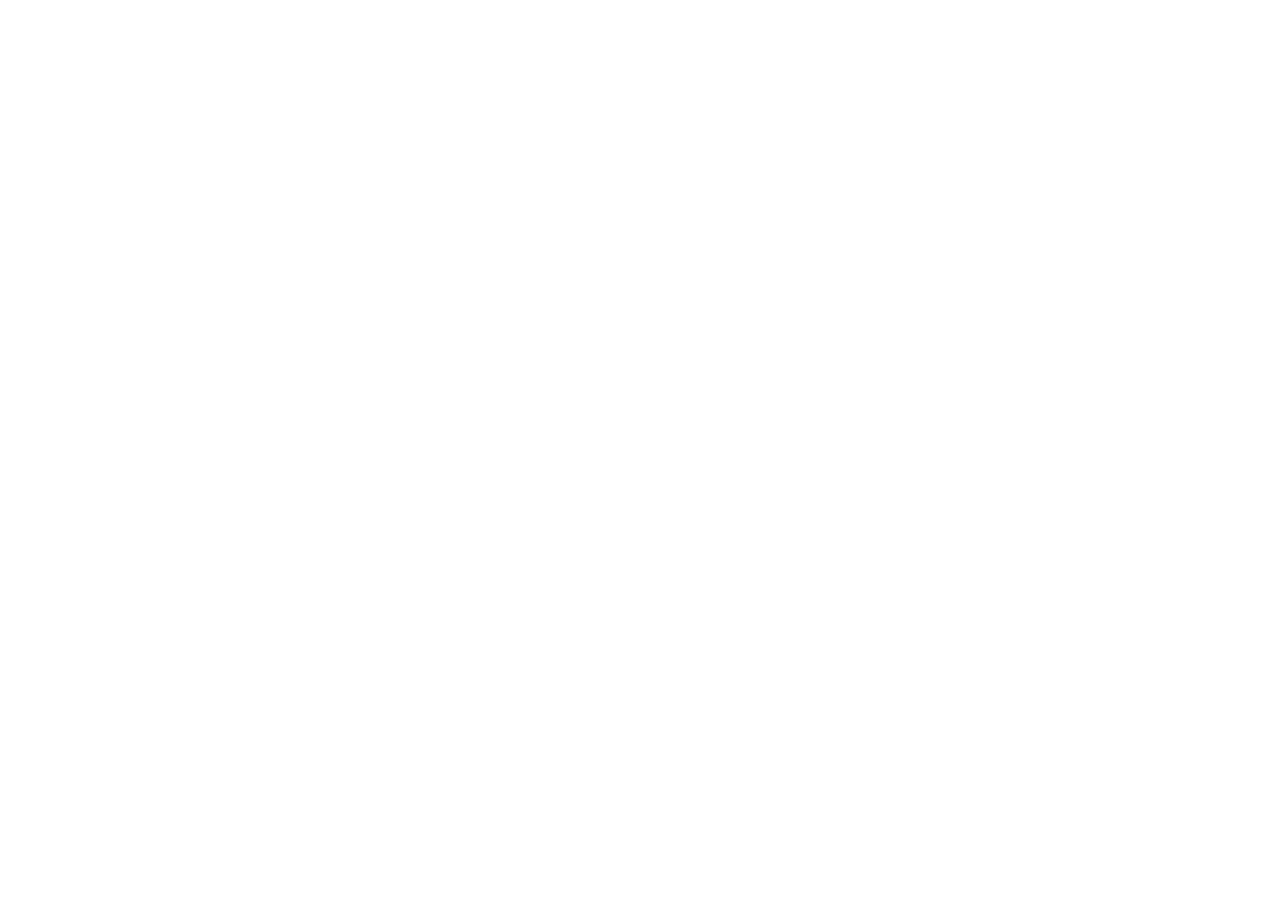
==== src/space_pirates.html @ fb509725 "Create space_pirates.html" ====
<!DOCTYPE html>
<html>
<head>
<meta charset="UTF-8">
<title>Space Pirates</title>
<link rel="stylesheet" type="text/css" href="space_pirates.css">
</head>

<body>
<h1>Space Pirates</h1>
<div align="center" id="map"></div>
<p id="message"></p>


</body>

<script type="text/javascript" src="space_pirates.js"></script>
</html>
---- src/space_pirates.css ----
@import url('https://fonts.googleapis.com/css?family=Montserrat:400,400i,500,500i,600,600i,700,700i&subset=latin-ext');

*
{
  color:#fff;
}

body
{
  margin: 0;
  padding: 0;
  text-align: center;
  background-image: url("../images/bg_2500x920px.jpg");
  font-family: 'Montserrat', sans-serif;
}

#map
{
  position:relative;
  width: 384px;
  height:384px;
  background-image: url("../images/background_384x384px.png");
      margin: 0 auto;
    text-align: left;
 }

 .cell
 {
   display: block;
   position: absolute;
   width: 64px;
   height: 64px;
 }
 
 p
 {
   width: 400px;
 }

h1
{
  font-size: 36pt;
}
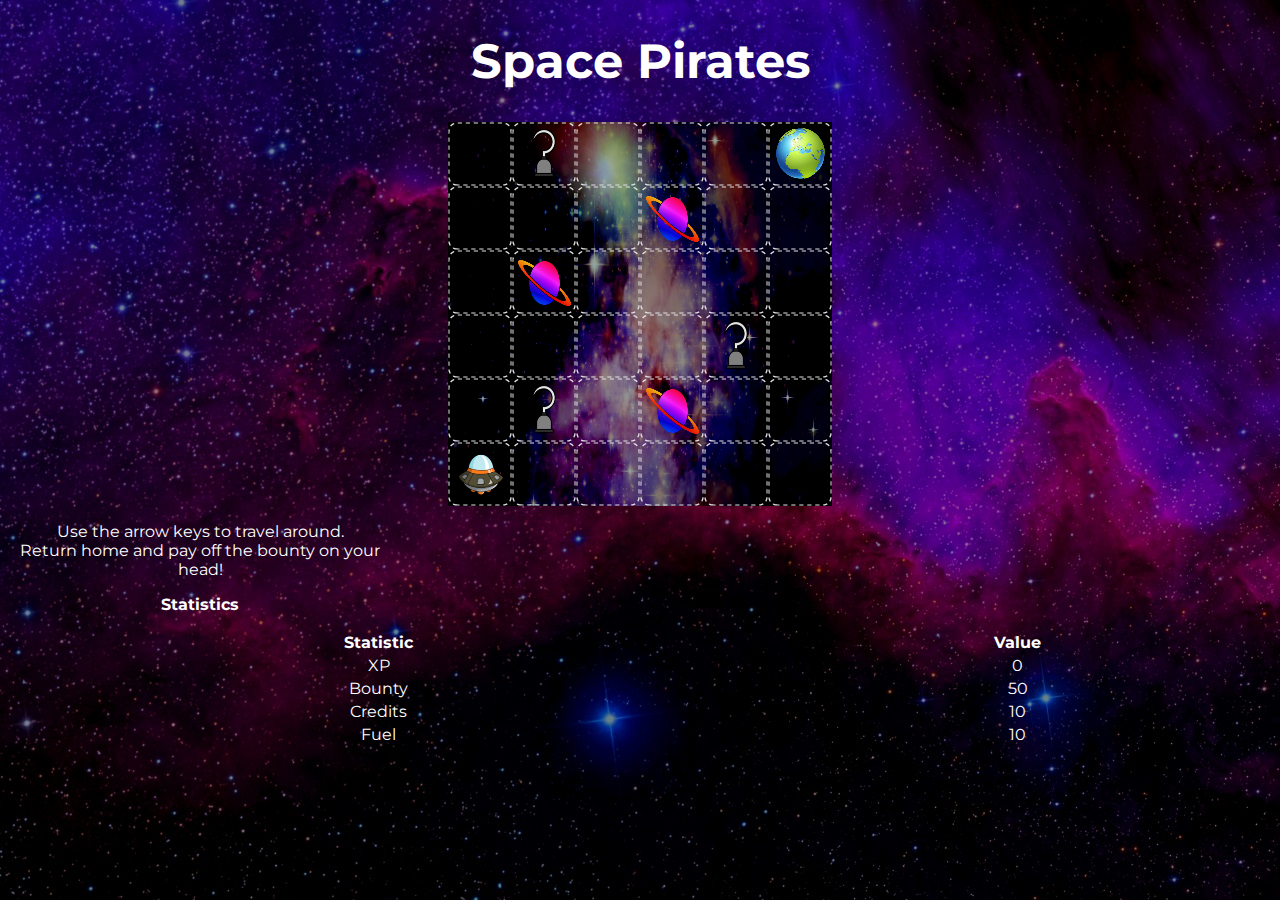
==== commit bd63e8da: "Update space_pirates.html" ====
--- a/src/space_pirates.html
+++ b/src/space_pirates.html
@@ -10,7 +10,32 @@
 <h1>Space Pirates</h1>
 <div align="center" id="map"></div>
 <p id="message"></p>
-
+<div id="counters">
+<p id="countersHeader"><strong>Statistics</strong></p>
+<table style="width:100%">
+  <tr>
+    <td><b>Statistic</b></td>
+    <td><b>Value</b></td>
+  </tr>
+  <tr>
+    <td>XP</td>
+    <td id="statXP">Value</td>
+  </tr>
+  <tr>
+    <td>Bounty</td>
+    <td id="statBounty">Value</td>
+  </tr>
+  <tr>
+    <td>Credits</td>
+    <td id="statCredits">Value</td>
+  </tr>
+  <tr>
+    <td>Fuel</td>
+    <td id="statFuel">Value</td>
+  </tr>
+</table>
+</div>
+<p id="copyright"></p>
 
 </body>
 
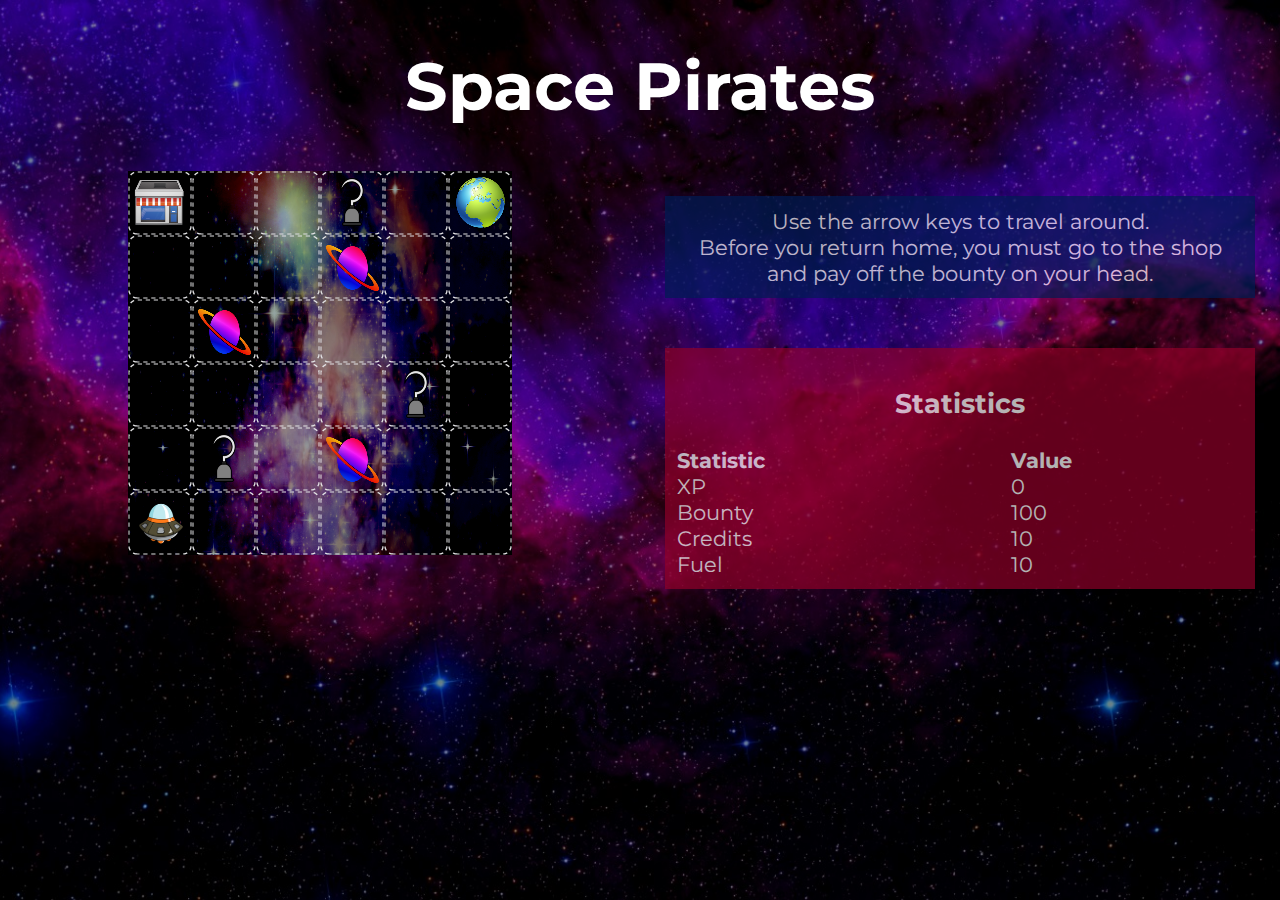
==== commit 48baa279: "Added grids." ====
--- a/src/space_pirates.html
+++ b/src/space_pirates.html
@@ -1,43 +1,58 @@
 <!DOCTYPE html>
 <html>
-<head>
-<meta charset="UTF-8">
-<title>Space Pirates</title>
-<link rel="stylesheet" type="text/css" href="space_pirates.css">
-</head>
 
-<body>
-<h1>Space Pirates</h1>
-<div align="center" id="map"></div>
-<p id="message"></p>
-<div id="counters">
-<p id="countersHeader"><strong>Statistics</strong></p>
-<table style="width:100%">
-  <tr>
-    <td><b>Statistic</b></td>
-    <td><b>Value</b></td>
-  </tr>
-  <tr>
-    <td>XP</td>
-    <td id="statXP">Value</td>
-  </tr>
-  <tr>
-    <td>Bounty</td>
-    <td id="statBounty">Value</td>
-  </tr>
-  <tr>
-    <td>Credits</td>
-    <td id="statCredits">Value</td>
-  </tr>
-  <tr>
-    <td>Fuel</td>
-    <td id="statFuel">Value</td>
-  </tr>
-</table>
-</div>
-<p id="copyright"></p>
+  <head>
+    <meta charset="UTF-8">
+    <title>Space Pirates</title>
+    <link rel="stylesheet" type="text/css" href="pure-base.css">
+    <link rel="stylesheet" type="text/css" href="pure-grids.css">
+    <link rel="stylesheet" type="text/css" href="space_pirates.css">
+  </head>
 
-</body>
+  <body>
+    <div class="pure-g">
+      <div class="pure-u-1">
+        <h1>Space Pirates</h1>
+      </div>
+      <div class="pure-u-1-2">
+        <div align="center" id="map"></div>
+      </div>
+      <div class="pure-u-1-2">
+        <div id="message">
+          <div id="messageInside"></div>
+        </div>
+        <div id="counters">
+          <div id="countersInside">
+            <p id="countersHeader"><strong>Statistics</strong></p>
+            <table style="width:100%">
+              <tr>
+                <td><b>Statistic</b></td>
+                <td><b>Value</b></td>
+              </tr>
+              <tr>
+                <td>XP</td>
+                <td id="statXP">Value</td>
+              </tr>
+              <tr>
+                <td>Bounty</td>
+                <td id="statBounty">Value</td>
+              </tr>
+              <tr>
+                <td>Credits</td>
+                <td id="statCredits">Value</td>
+              </tr>
+              <tr>
+                <td>Fuel</td>
+                <td id="statFuel">Value</td>
+              </tr>
+            </table>
+          </div>
+        </div>
+      </div>
+      <p id="copyright"></p>
+    </div>
+  </body>
 
-<script type="text/javascript" src="space_pirates.js"></script>
+  <script type="text/javascript" src="space_pirates.js"></script>
+
 </html>
--- a/src/pure-base.css
+++ b/src/pure-base.css
@@ -0,0 +1,11 @@
+/*!
+Pure v1.0.0
+Copyright 2013 Yahoo!
+Licensed under the BSD License.
+https://github.com/yahoo/pure/blob/master/LICENSE.md
+*/
+/*!
+normalize.css v^3.0 | MIT License | git.io/normalize
+Copyright (c) Nicolas Gallagher and Jonathan Neal
+*/
+/*! normalize.css v3.0.3 | MIT License | github.com/necolas/normalize.css */img,legend{border:0}legend,td,th{padding:0}html{font-family:sans-serif;-ms-text-size-adjust:100%;-webkit-text-size-adjust:100%}body{margin:0}article,aside,details,figcaption,figure,footer,header,hgroup,main,menu,nav,section,summary{display:block}audio,canvas,progress,video{display:inline-block;vertical-align:baseline}audio:not([controls]){display:none;height:0}[hidden],template{display:none}a{background-color:transparent}a:active,a:hover{outline:0}abbr[title]{border-bottom:1px dotted}b,optgroup,strong{font-weight:700}dfn{font-style:italic}h1{font-size:2em;margin:.67em 0}mark{background:#ff0;color:#000}small{font-size:80%}sub,sup{font-size:75%;line-height:0;position:relative;vertical-align:baseline}sup{top:-.5em}sub{bottom:-.25em}svg:not(:root){overflow:hidden}figure{margin:1em 40px}hr{box-sizing:content-box;height:0}pre,textarea{overflow:auto}code,kbd,pre,samp{font-family:monospace,monospace;font-size:1em}button,input,optgroup,select,textarea{color:inherit;font:inherit;margin:0}button{overflow:visible}button,select{text-transform:none}button,html input[type=button],input[type=reset],input[type=submit]{-webkit-appearance:button;cursor:pointer}button[disabled],html input[disabled]{cursor:default}button::-moz-focus-inner,input::-moz-focus-inner{border:0;padding:0}input{line-height:normal}input[type=checkbox],input[type=radio]{box-sizing:border-box;padding:0}input[type=number]::-webkit-inner-spin-button,input[type=number]::-webkit-outer-spin-button{height:auto}input[type=search]{-webkit-appearance:textfield;box-sizing:content-box}input[type=search]::-webkit-search-cancel-button,input[type=search]::-webkit-search-decoration{-webkit-appearance:none}fieldset{border:1px solid silver;margin:0 2px;padding:.35em .625em .75em}table{border-collapse:collapse;border-spacing:0}.hidden,[hidden]{display:none!important}.pure-img{max-width:100%;height:auto;display:block}--- a/src/pure-grids.css
+++ b/src/pure-grids.css
@@ -0,0 +1,7 @@
+/*!
+Pure v1.0.0
+Copyright 2013 Yahoo!
+Licensed under the BSD License.
+https://github.com/yahoo/pure/blob/master/LICENSE.md
+*/
+.pure-g{letter-spacing:-.31em;text-rendering:optimizespeed;font-family:FreeSans,Arimo,"Droid Sans",Helvetica,Arial,sans-serif;display:-webkit-box;display:-webkit-flex;display:-ms-flexbox;display:flex;-webkit-flex-flow:row wrap;-ms-flex-flow:row wrap;flex-flow:row wrap;-webkit-align-content:flex-start;-ms-flex-line-pack:start;align-content:flex-start}@media all and (-ms-high-contrast:none),(-ms-high-contrast:active){table .pure-g{display:block}}.opera-only :-o-prefocus,.pure-g{word-spacing:-.43em}.pure-u,.pure-u-1,.pure-u-1-1,.pure-u-1-12,.pure-u-1-2,.pure-u-1-24,.pure-u-1-3,.pure-u-1-4,.pure-u-1-5,.pure-u-1-6,.pure-u-1-8,.pure-u-10-24,.pure-u-11-12,.pure-u-11-24,.pure-u-12-24,.pure-u-13-24,.pure-u-14-24,.pure-u-15-24,.pure-u-16-24,.pure-u-17-24,.pure-u-18-24,.pure-u-19-24,.pure-u-2-24,.pure-u-2-3,.pure-u-2-5,.pure-u-20-24,.pure-u-21-24,.pure-u-22-24,.pure-u-23-24,.pure-u-24-24,.pure-u-3-24,.pure-u-3-4,.pure-u-3-5,.pure-u-3-8,.pure-u-4-24,.pure-u-4-5,.pure-u-5-12,.pure-u-5-24,.pure-u-5-5,.pure-u-5-6,.pure-u-5-8,.pure-u-6-24,.pure-u-7-12,.pure-u-7-24,.pure-u-7-8,.pure-u-8-24,.pure-u-9-24{display:inline-block;zoom:1;letter-spacing:normal;word-spacing:normal;vertical-align:top;text-rendering:auto}.pure-g [class*=pure-u]{font-family:sans-serif}.pure-u-1-24{width:4.1667%}.pure-u-1-12,.pure-u-2-24{width:8.3333%}.pure-u-1-8,.pure-u-3-24{width:12.5%}.pure-u-1-6,.pure-u-4-24{width:16.6667%}.pure-u-1-5{width:20%}.pure-u-5-24{width:20.8333%}.pure-u-1-4,.pure-u-6-24{width:25%}.pure-u-7-24{width:29.1667%}.pure-u-1-3,.pure-u-8-24{width:33.3333%}.pure-u-3-8,.pure-u-9-24{width:37.5%}.pure-u-2-5{width:40%}.pure-u-10-24,.pure-u-5-12{width:41.6667%}.pure-u-11-24{width:45.8333%}.pure-u-1-2,.pure-u-12-24{width:50%}.pure-u-13-24{width:54.1667%}.pure-u-14-24,.pure-u-7-12{width:58.3333%}.pure-u-3-5{width:60%}.pure-u-15-24,.pure-u-5-8{width:62.5%}.pure-u-16-24,.pure-u-2-3{width:66.6667%}.pure-u-17-24{width:70.8333%}.pure-u-18-24,.pure-u-3-4{width:75%}.pure-u-19-24{width:79.1667%}.pure-u-4-5{width:80%}.pure-u-20-24,.pure-u-5-6{width:83.3333%}.pure-u-21-24,.pure-u-7-8{width:87.5%}.pure-u-11-12,.pure-u-22-24{width:91.6667%}.pure-u-23-24{width:95.8333%}.pure-u-1,.pure-u-1-1,.pure-u-24-24,.pure-u-5-5{width:100%}--- a/src/space_pirates.css
+++ b/src/space_pirates.css
@@ -1,4 +1,10 @@
 @import url('https://fonts.googleapis.com/css?family=Montserrat:400,400i,500,500i,600,600i,700,700i&subset=latin-ext');
+
+/* pure grid font overrides */
+html, button, input, select, textarea,
+  .pure-g [class *= "pure-u"] {
+  font-family: 'Montserrat', sans-serif;
+}
 
 *
 {
@@ -9,8 +15,11 @@
 {
   margin: 0;
   padding: 0;
-  text-align: center;
   background-image: url("../images/bg_2500x920px.jpg");
+  background-repeat: no-repeat;
+  background-size: cover;
+  background-attachment: fixed;
+  background-position: center;
   font-family: 'Montserrat', sans-serif;
 }
 
@@ -20,24 +29,68 @@
   width: 384px;
   height:384px;
   background-image: url("../images/background_384x384px.png");
-      margin: 0 auto;
-    text-align: left;
+  margin: 0 auto;
+  text-align: left;
  }
 
- .cell
- {
-   display: block;
-   position: absolute;
-   width: 64px;
-   height: 64px;
- }
- 
- p
- {
-   width: 400px;
- }
+.cell
+{
+ display: block;
+ position: absolute;
+ width: 64px;
+ height: 64px;
+}
+
+#message
+{
+  padding: 25px;
+}
+
+#messageInside
+{
+  padding: 12px;
+  text-align: center;
+  font-size: 16pt;
+  background-color: #001c54;
+  opacity: 0.7;
+  color: #fff;
+}
+
+#counters
+{
+  padding: 25px;
+}
+
+#countersInside
+{
+  padding: 12px;
+  text-align: left;
+  font-size: 16pt;
+  background-color: #8e0028;
+  opacity: 0.7;
+  color: #fff;
+}
+
+#countersHeader
+{
+  font-size: 20pt;
+  text-align: center;
+}
 
 h1
 {
-  font-size: 36pt;
+  font-size: 50pt;
+  text-align: center;
 }
+
+button {
+  background-color: #555555;
+  color: white;
+  border: none;
+  padding: 15px 32px;
+  text-align: center;
+  text-decoration: none;
+  display: inline-block;
+  font-size: 16px;
+  font-family: 'Montserrat', sans-serif;
+}
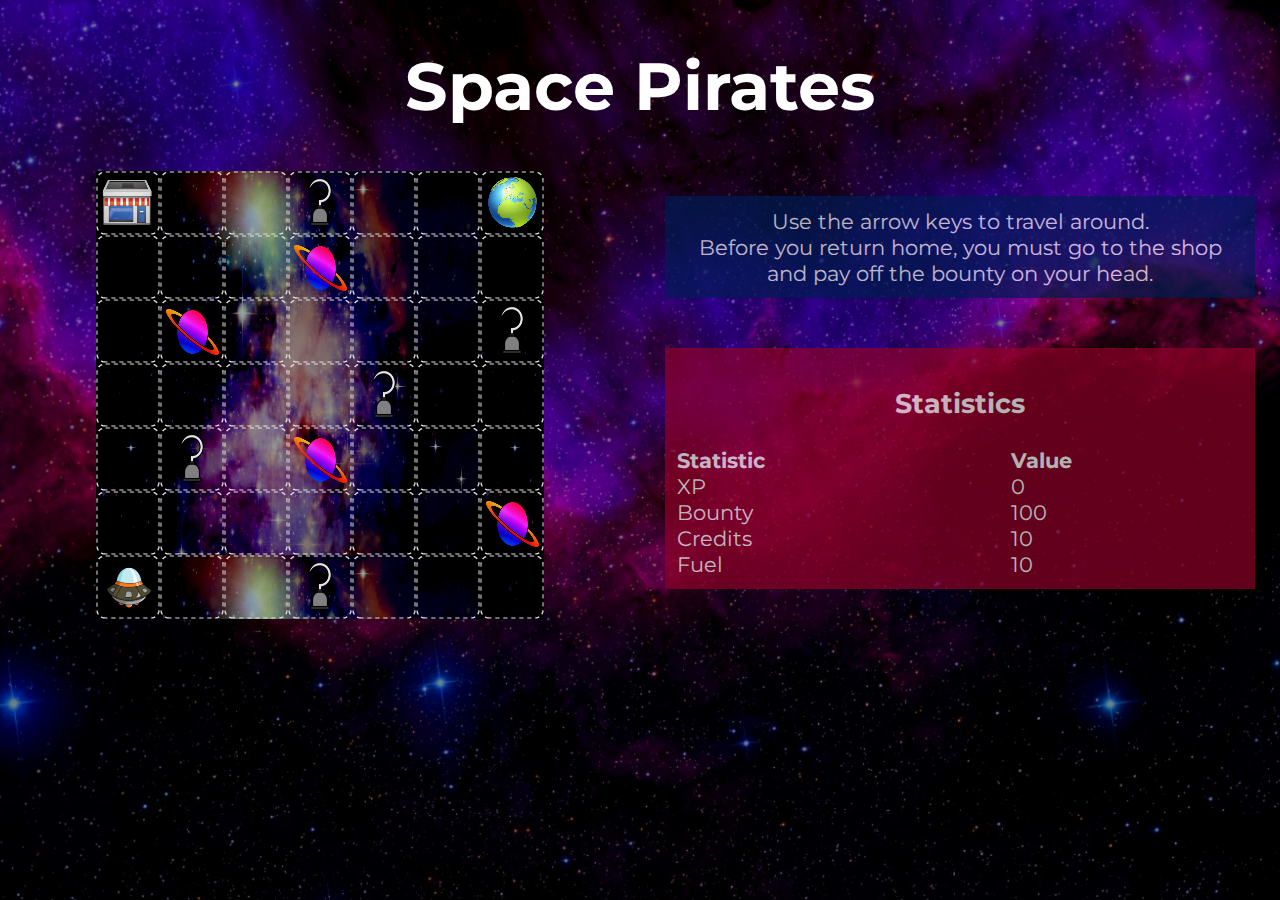
==== commit 0867aab6: "Added pay bounty system, and new sound effects." ====
--- a/src/space_pirates.html
+++ b/src/space_pirates.html
@@ -1,5 +1,5 @@
 <!DOCTYPE html>
-<html>
+<html lang="en">
 
   <head>
     <meta charset="UTF-8">
--- a/src/space_pirates.css
+++ b/src/space_pirates.css
@@ -26,8 +26,8 @@
 #map
 {
   position:relative;
-  width: 384px;
-  height:384px;
+  width: 448px;
+  height:448px;
   background-image: url("../images/background_384x384px.png");
   margin: 0 auto;
   text-align: left;
